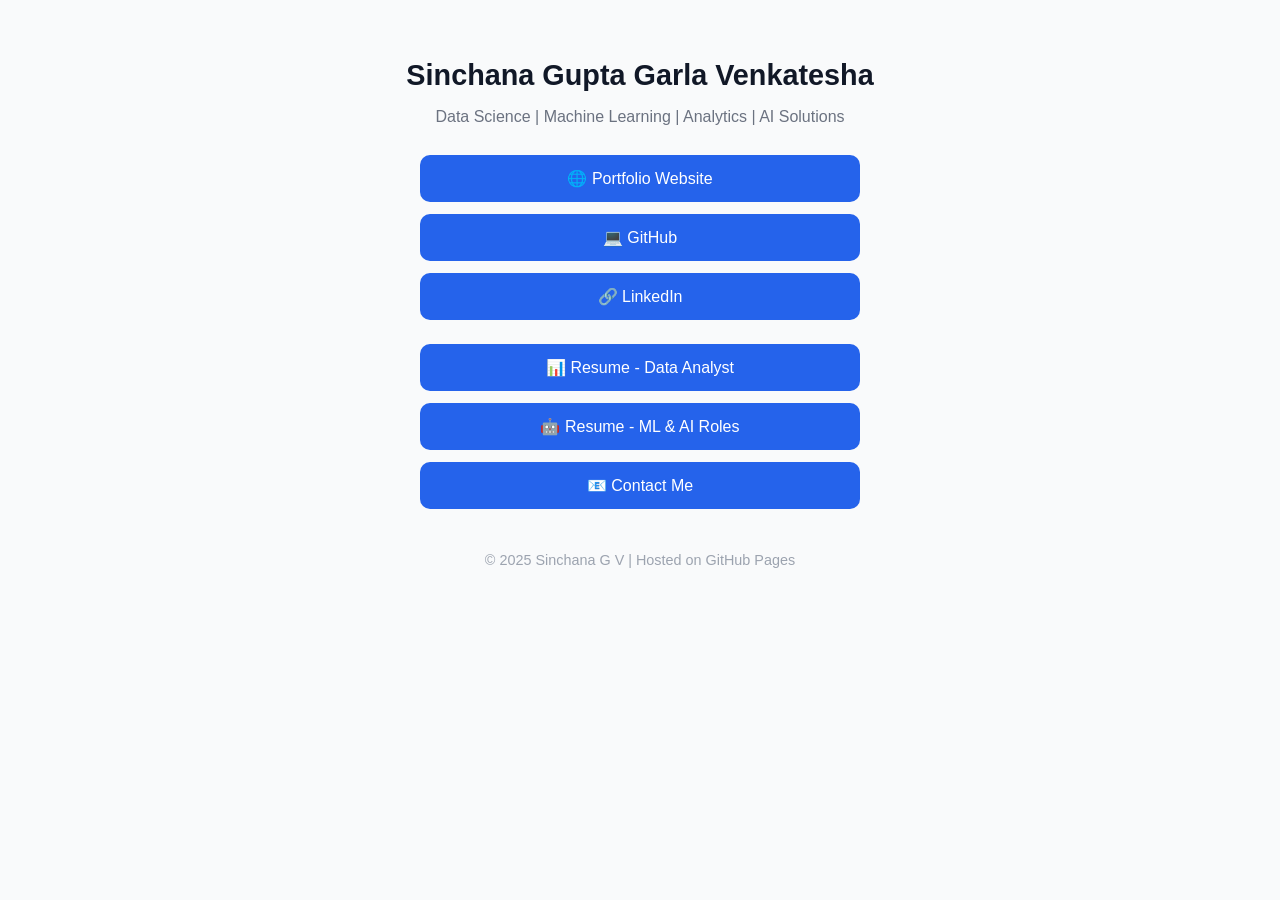
==== links.html @ aa03d9b5 "Create links.html" ====
<!DOCTYPE html>
<html lang="en">
<head>
  <meta charset="UTF-8">
  <meta name="viewport" content="width=device-width, initial-scale=1.0">
  <title>Sinchana G V | Links</title>
  <style>
    body {
      font-family: "Inter", Arial, sans-serif;
      background-color: #f9fafb;
      color: #111827;
      text-align: center;
      margin: 0;
      padding: 40px 20px;
    }
    h1 {
      font-size: 1.8em;
      margin-bottom: 0.3em;
    }
    p {
      color: #6b7280;
      font-size: 1em;
      margin-bottom: 1.8em;
    }
    .link-btn {
      display: block;
      background-color: #2563eb;
      color: white;
      text-decoration: none;
      padding: 14px 20px;
      border-radius: 10px;
      margin: 12px auto;
      width: 90%;
      max-width: 400px;
      font-weight: 500;
      transition: background-color 0.3s ease;
    }
    .link-btn:hover {
      background-color: #1d4ed8;
    }
    .resume-group {
      margin-top: 1.5em;
    }
    .footer {
      margin-top: 3em;
      font-size: 0.9em;
      color: #9ca3af;
    }
  </style>
</head>
<body>
  <h1>Sinchana Gupta Garla Venkatesha</h1>
  <p>Data Science | Machine Learning | Analytics | AI Solutions</p>

  <a href="https://sinchanagv24.github.io" class="link-btn">🌐 Portfolio Website</a>
  <a href="https://github.com/sinchanagv24" class="link-btn">💻 GitHub</a>
  <a href="https://www.linkedin.com/in/sinchanagv" class="link-btn">🔗 LinkedIn</a>

  <div class="resume-group">
    <a href="https://drive.google.com/your-data-analyst-resume-link" class="link-btn">📊 Resume - Data Analyst</a>
    <a href="https://drive.google.com/your-ml-ai-resume-link" class="link-btn">🤖 Resume - ML & AI Roles</a>
  </div>

  <a href="mailto:sinchanagv24@gmail.com" class="link-btn">📧 Contact Me</a>

  <div class="footer">
    © 2025 Sinchana G V | Hosted on GitHub Pages
  </div>
</body>
</html>
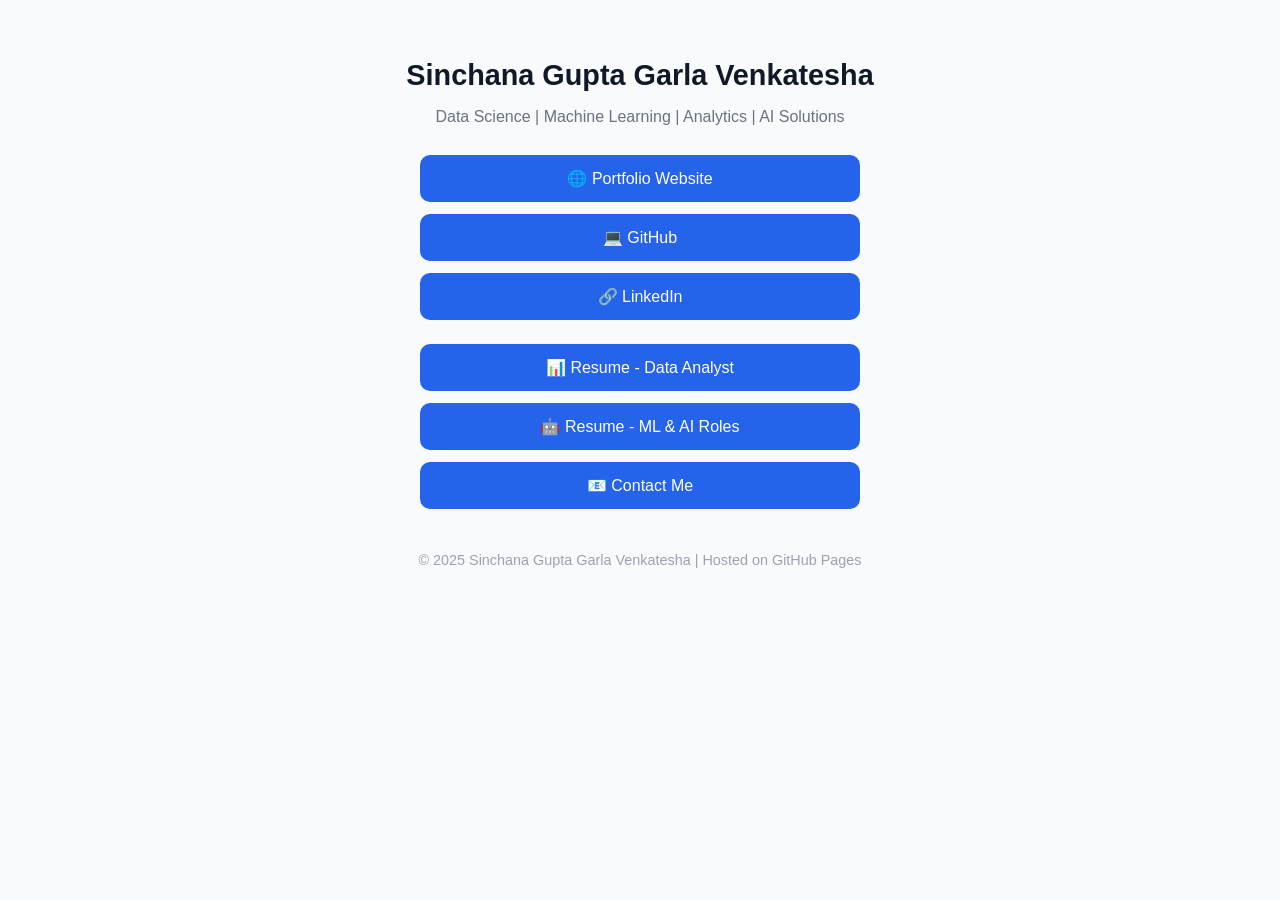
==== commit 7415bbd2: "Update links.html" ====
--- a/links.html
+++ b/links.html
@@ -3,7 +3,7 @@
 <head>
   <meta charset="UTF-8">
   <meta name="viewport" content="width=device-width, initial-scale=1.0">
-  <title>Sinchana G V | Links</title>
+  <title>Sinchana Gupta Garla Venkatesha | Links</title>
   <style>
     body {
       font-family: "Inter", Arial, sans-serif;
@@ -64,7 +64,7 @@
   <a href="mailto:sinchanagv24@gmail.com" class="link-btn">📧 Contact Me</a>
 
   <div class="footer">
-    © 2025 Sinchana G V | Hosted on GitHub Pages
+    © 2025 Sinchana Gupta Garla Venkatesha | Hosted on GitHub Pages
   </div>
 </body>
 </html>
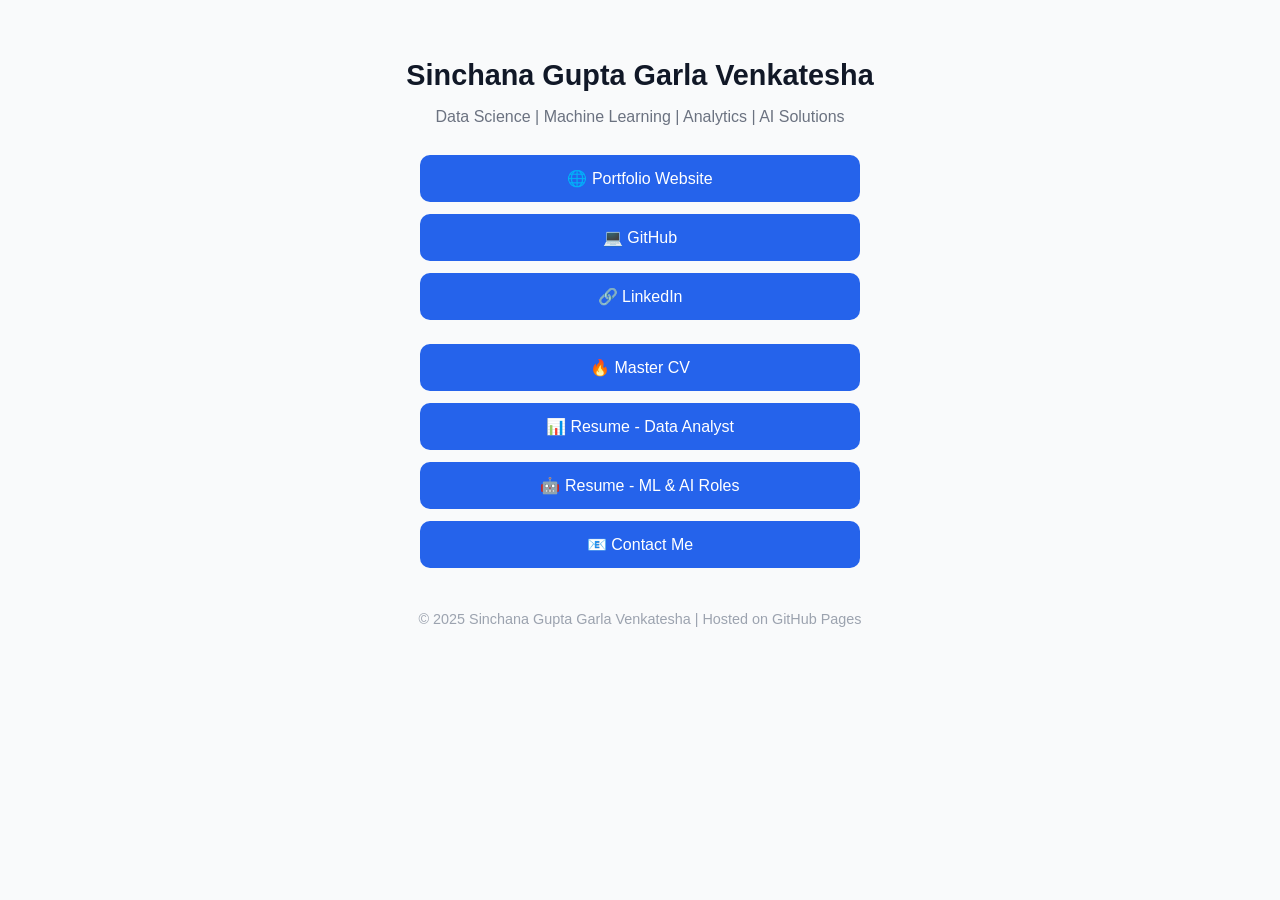
==== commit 2f070c7a: "Update links.html" ====
--- a/links.html
+++ b/links.html
@@ -57,8 +57,10 @@
   <a href="https://www.linkedin.com/in/sinchanagv" class="link-btn">🔗 LinkedIn</a>
 
   <div class="resume-group">
-    <a href="https://drive.google.com/your-data-analyst-resume-link" class="link-btn">📊 Resume - Data Analyst</a>
-    <a href="https://drive.google.com/your-ml-ai-resume-link" class="link-btn">🤖 Resume - ML & AI Roles</a>
+    
+    <a href="https://drive.google.com/file/d/10UskaZcPYVKGHwvCNQ_ndmOAbxJNDAQP/view?usp=drive_link" class="link-btn">🔥 Master CV</a>
+    <a href="https://drive.google.com/file/d/1W0I8xhKqS9yBCbYuOHPynl81aXnf35k-/view?usp=share_link" class="link-btn">📊 Resume - Data Analyst</a>
+    <a href="https://drive.google.com/file/d/1KYTUI9DYXl5CZD31mtk1OSKxAk4JerSU/view?usp=share_link" class="link-btn">🤖 Resume - ML & AI Roles</a>
   </div>
 
   <a href="mailto:sinchanagv24@gmail.com" class="link-btn">📧 Contact Me</a>
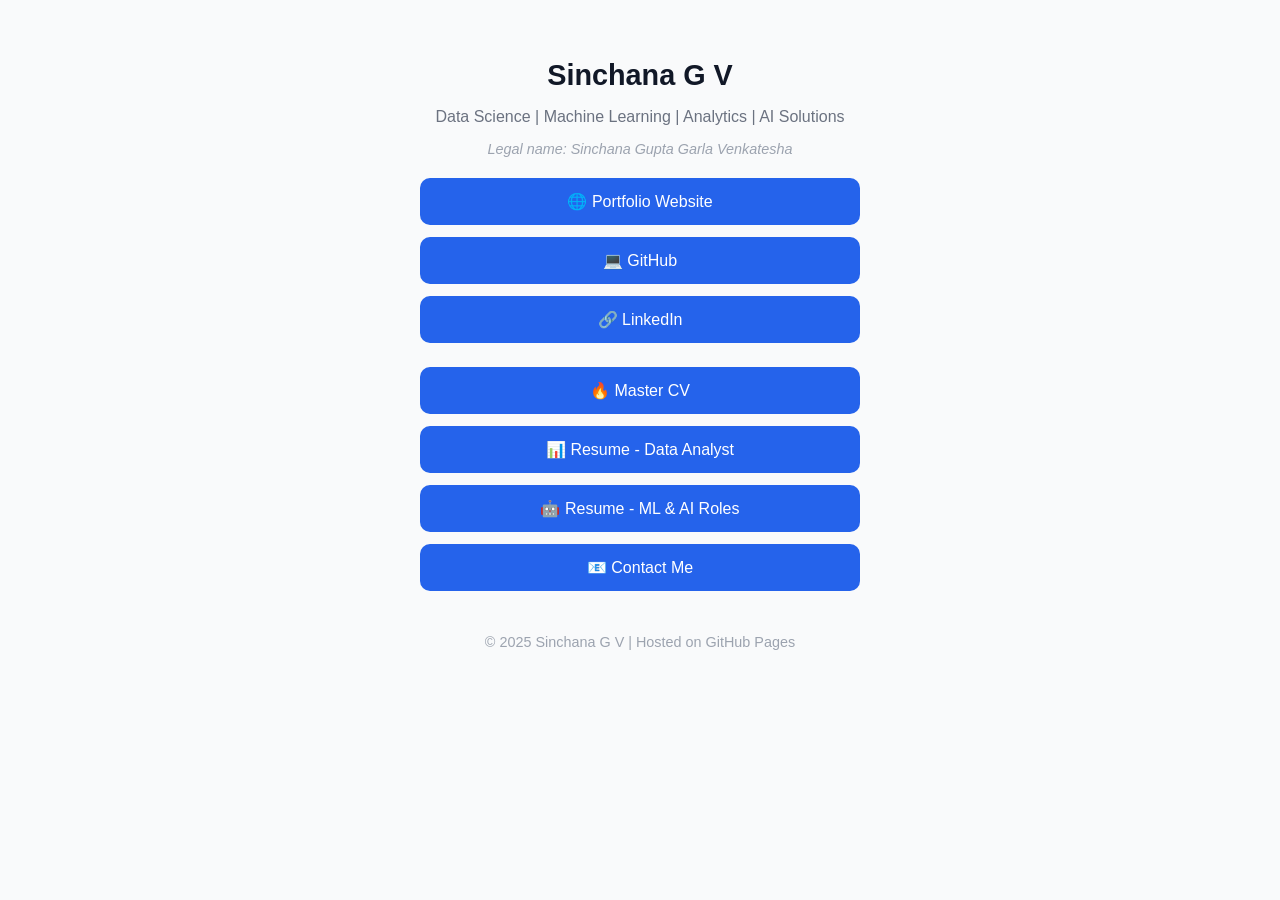
==== commit 872745b1: "Update personal information and links in index.html and links.html" ====
--- a/links.html
+++ b/links.html
@@ -3,7 +3,7 @@
 <head>
   <meta charset="UTF-8">
   <meta name="viewport" content="width=device-width, initial-scale=1.0">
-  <title>Sinchana Gupta Garla Venkatesha | Links</title>
+  <title>Sinchana G V | Links</title>
   <style>
     body {
       font-family: "Inter", Arial, sans-serif;
@@ -49,12 +49,13 @@
   </style>
 </head>
 <body>
-  <h1>Sinchana Gupta Garla Venkatesha</h1>
+  <h1>Sinchana G V</h1>
   <p>Data Science | Machine Learning | Analytics | AI Solutions</p>
+  <p style="font-size: 0.9em; color: #9ca3af; margin-top: -1em; margin-bottom: 1.5em;"><em>Legal name: Sinchana Gupta Garla Venkatesha</em></p>
 
   <a href="https://sinchanagv24.github.io" class="link-btn">🌐 Portfolio Website</a>
   <a href="https://github.com/sinchanagv24" class="link-btn">💻 GitHub</a>
-  <a href="https://www.linkedin.com/in/sinchanagv" class="link-btn">🔗 LinkedIn</a>
+  <a href="https://www.linkedin.com/in/sinchana-gupta/" class="link-btn">🔗 LinkedIn</a>
 
   <div class="resume-group">
     
@@ -66,7 +67,7 @@
   <a href="mailto:sinchanagv24@gmail.com" class="link-btn">📧 Contact Me</a>
 
   <div class="footer">
-    © 2025 Sinchana Gupta Garla Venkatesha | Hosted on GitHub Pages
+    © 2025 Sinchana G V | Hosted on GitHub Pages
   </div>
 </body>
 </html>
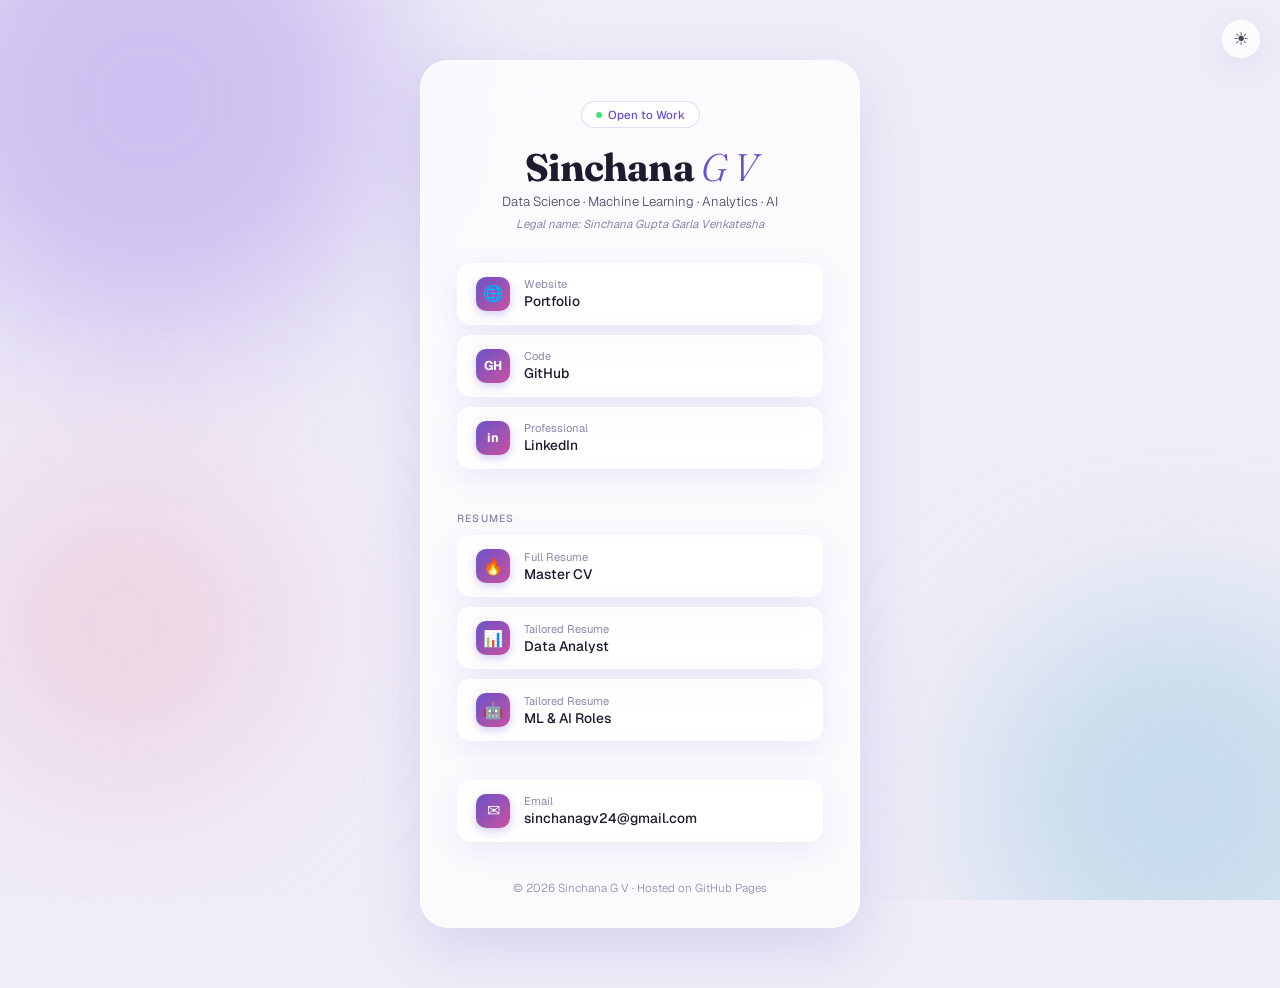
==== commit f51df174: "Update links.html" ====
--- a/links.html
+++ b/links.html
@@ -1,73 +1,229 @@
 <!DOCTYPE html>
-<html lang="en">
+<html lang="en" data-theme="light">
 <head>
   <meta charset="UTF-8">
   <meta name="viewport" content="width=device-width, initial-scale=1.0">
   <title>Sinchana G V | Links</title>
+  <link rel="preconnect" href="https://fonts.googleapis.com" />
+  <link rel="preconnect" href="https://fonts.gstatic.com" crossorigin />
+  <link href="https://fonts.googleapis.com/css2?family=Fraunces:ital,opsz,wght@0,9..144,300;0,9..144,500;0,9..144,700;1,9..144,300&family=Geist:wght@300;400;500&display=swap" rel="stylesheet" />
   <style>
+    :root {
+      --bg:        #F0EDF8;
+      --orb1:      rgba(178,157,235,0.55);
+      --orb2:      rgba(147,197,221,0.45);
+      --orb3:      rgba(235,179,200,0.4);
+      --glass:     rgba(255,255,255,0.55);
+      --glass-b:   rgba(255,255,255,0.75);
+      --glass-bdr: rgba(255,255,255,0.8);
+      --text:      #1E1B2E;
+      --text-2:    #4A4560;
+      --muted:     #8B87A8;
+      --accent:    #6B52C8;
+      --accent-2:  #C852A0;
+      --pill-bg:   rgba(255,255,255,0.6);
+      --pill-bdr:  rgba(107,82,200,0.2);
+      --shadow:    0 8px 32px rgba(107,82,200,0.12);
+      --shadow-lg: 0 20px 60px rgba(107,82,200,0.18);
+    }
+    [data-theme="dark"] {
+      --bg:        #0F0D1A;
+      --orb1:      rgba(100,70,180,0.4);
+      --orb2:      rgba(40,110,160,0.35);
+      --orb3:      rgba(160,50,120,0.3);
+      --glass:     rgba(255,255,255,0.05);
+      --glass-b:   rgba(255,255,255,0.08);
+      --glass-bdr: rgba(255,255,255,0.12);
+      --text:      #EDE9FF;
+      --text-2:    #B8B0D8;
+      --muted:     #6B6590;
+      --accent:    #9D82F0;
+      --accent-2:  #F07EC0;
+      --pill-bg:   rgba(255,255,255,0.06);
+      --pill-bdr:  rgba(157,130,240,0.25);
+      --shadow:    0 8px 32px rgba(0,0,0,0.4);
+      --shadow-lg: 0 20px 60px rgba(0,0,0,0.5);
+    }
+
+    *, *::before, *::after { box-sizing: border-box; margin: 0; padding: 0; }
     body {
-      font-family: "Inter", Arial, sans-serif;
-      background-color: #f9fafb;
-      color: #111827;
-      text-align: center;
-      margin: 0;
-      padding: 40px 20px;
-    }
+      font-family: 'Geist', sans-serif;
+      background: var(--bg);
+      color: var(--text);
+      min-height: 100vh;
+      display: flex; flex-direction: column;
+      align-items: center; justify-content: center;
+      padding: 60px 24px;
+      transition: background 0.4s, color 0.3s;
+      overflow-x: hidden;
+    }
+    a { text-decoration: none; color: inherit; }
+
+    /* ORBS */
+    .orbs { position: fixed; inset: 0; pointer-events: none; z-index: 0; overflow: hidden; }
+    .orb { position: absolute; border-radius: 50%; filter: blur(80px); animation: drift 18s ease-in-out infinite; }
+    .orb-1 { width: 500px; height: 500px; background: var(--orb1); top: -150px; left: -100px; animation-delay: 0s; }
+    .orb-2 { width: 400px; height: 400px; background: var(--orb2); bottom: -100px; right: -100px; animation-delay: -6s; }
+    .orb-3 { width: 350px; height: 350px; background: var(--orb3); top: 50%; left: -50px; animation-delay: -12s; }
+    @keyframes drift {
+      0%,100% { transform: translate(0,0) scale(1); }
+      33%      { transform: translate(30px,-40px) scale(1.05); }
+      66%      { transform: translate(-20px,25px) scale(0.97); }
+    }
+
+    /* THEME TOGGLE */
+    .theme-toggle {
+      position: fixed; top: 20px; right: 20px; z-index: 200;
+      width: 38px; height: 38px; border-radius: 50%;
+      background: var(--glass-b); border: 1px solid var(--glass-bdr);
+      backdrop-filter: blur(12px); -webkit-backdrop-filter: blur(12px);
+      cursor: pointer; display: flex; align-items: center; justify-content: center;
+      font-size: 1.1rem; color: var(--text-2);
+      transition: background 0.2s; box-shadow: var(--shadow);
+    }
+    .theme-toggle:hover { background: var(--glass); }
+
+    /* CARD */
+    .card {
+      position: relative; z-index: 1;
+      width: 100%; max-width: 440px;
+      background: var(--glass-b);
+      backdrop-filter: blur(24px); -webkit-backdrop-filter: blur(24px);
+      border: 1px solid var(--glass-bdr);
+      border-radius: 28px;
+      padding: 40px 36px 32px;
+      box-shadow: var(--shadow-lg);
+      display: flex; flex-direction: column; align-items: center;
+    }
+
+    /* STATUS PILL */
+    .status-pill {
+      display: inline-flex; align-items: center; gap: 6px;
+      font-size: 0.72rem; font-weight: 500; color: var(--accent);
+      background: var(--pill-bg); border: 1px solid var(--pill-bdr);
+      padding: 5px 14px; border-radius: 999px;
+      margin-bottom: 20px; backdrop-filter: blur(8px);
+    }
+    .pulse {
+      width: 6px; height: 6px; border-radius: 50%; background: #4ADE80;
+      animation: sonar 2s ease-out infinite;
+    }
+    @keyframes sonar {
+      0%  { box-shadow: 0 0 0 0 rgba(74,222,128,0.6); }
+      70% { box-shadow: 0 0 0 7px rgba(74,222,128,0); }
+      100%{ box-shadow: 0 0 0 0 rgba(74,222,128,0); }
+    }
+
+    /* HEADER */
     h1 {
-      font-size: 1.8em;
-      margin-bottom: 0.3em;
-    }
-    p {
-      color: #6b7280;
-      font-size: 1em;
-      margin-bottom: 1.8em;
-    }
+      font-family: 'Fraunces', serif;
+      font-size: 2.4rem; font-weight: 700;
+      line-height: 1; letter-spacing: -0.02em; margin-bottom: 6px;
+    }
+    h1 em { font-style: italic; font-weight: 300; color: var(--accent); }
+    .tagline { font-size: 0.82rem; font-weight: 300; color: var(--text-2); margin-bottom: 4px; text-align: center; line-height: 1.5; }
+    .legal { font-size: 0.72rem; color: var(--muted); margin-bottom: 32px; font-style: italic; }
+
+    /* DIVIDER */
+    .divider { width: 100%; height: 1px; background: var(--glass-bdr); margin: 8px 0 20px; }
+    .group-label {
+      font-size: 0.65rem; font-weight: 500; color: var(--muted);
+      text-transform: uppercase; letter-spacing: 0.12em;
+      align-self: flex-start; margin-bottom: 10px; margin-top: 4px;
+    }
+
+    /* LINK BUTTONS */
     .link-btn {
-      display: block;
-      background-color: #2563eb;
-      color: white;
-      text-decoration: none;
-      padding: 14px 20px;
-      border-radius: 10px;
-      margin: 12px auto;
-      width: 90%;
-      max-width: 400px;
-      font-weight: 500;
-      transition: background-color 0.3s ease;
-    }
-    .link-btn:hover {
-      background-color: #1d4ed8;
-    }
-    .resume-group {
-      margin-top: 1.5em;
-    }
-    .footer {
-      margin-top: 3em;
-      font-size: 0.9em;
-      color: #9ca3af;
-    }
+      display: flex; align-items: center; gap: 14px;
+      width: 100%; padding: 13px 18px; border-radius: 14px; margin-bottom: 10px;
+      background: var(--glass); border: 1px solid var(--glass-bdr);
+      backdrop-filter: blur(10px); -webkit-backdrop-filter: blur(10px);
+      font-size: 0.88rem; font-weight: 500; color: var(--text);
+      transition: transform 0.2s, box-shadow 0.2s, background 0.2s;
+      box-shadow: var(--shadow);
+    }
+    .link-btn:hover { transform: translateY(-2px); box-shadow: var(--shadow-lg); background: var(--glass-b); }
+    .btn-icon {
+      width: 34px; height: 34px; border-radius: 10px; flex-shrink: 0;
+      background: linear-gradient(135deg, var(--accent), var(--accent-2));
+      display: flex; align-items: center; justify-content: center;
+      font-size: 1rem; color: #fff;
+      box-shadow: 0 3px 10px rgba(107,82,200,0.3);
+    }
+    .btn-text { display: flex; flex-direction: column; gap: 1px; }
+    .btn-label { font-size: 0.7rem; color: var(--muted); font-weight: 400; }
+    .btn-title { font-size: 0.86rem; font-weight: 500; color: var(--text); }
+    .resume-group { width: 100%; }
+
+    /* FOOTER */
+    .footer { margin-top: 28px; font-size: 0.72rem; color: var(--muted); font-weight: 300; text-align: center; }
   </style>
 </head>
 <body>
-  <h1>Sinchana G V</h1>
-  <p>Data Science | Machine Learning | Analytics | AI Solutions</p>
-  <p style="font-size: 0.9em; color: #9ca3af; margin-top: -1em; margin-bottom: 1.5em;"><em>Legal name: Sinchana Gupta Garla Venkatesha</em></p>
-
-  <a href="https://sinchanagv24.github.io" class="link-btn">🌐 Portfolio Website</a>
-  <a href="https://github.com/sinchanagv24" class="link-btn">💻 GitHub</a>
-  <a href="https://www.linkedin.com/in/sinchana-gupta/" class="link-btn">🔗 LinkedIn</a>
+
+<div class="orbs">
+  <div class="orb orb-1"></div>
+  <div class="orb orb-2"></div>
+  <div class="orb orb-3"></div>
+</div>
+
+<button class="theme-toggle" onclick="toggleTheme()" id="themeBtn">☀</button>
+
+<div class="card">
+  <div class="status-pill"><span class="pulse"></span>Open to Work</div>
+
+  <h1>Sinchana <em>G V</em></h1>
+  <p class="tagline">Data Science · Machine Learning · Analytics · AI</p>
+  <p class="legal">Legal name: Sinchana Gupta Garla Venkatesha</p>
+
+  <a href="https://sinchanagv24.github.io" class="link-btn">
+    <div class="btn-icon">🌐</div>
+    <div class="btn-text"><span class="btn-label">Website</span><span class="btn-title">Portfolio</span></div>
+  </a>
+  <a href="https://github.com/sinchanagv24" target="_blank" class="link-btn">
+    <div class="btn-icon" style="font-size:0.8rem;font-weight:700;">GH</div>
+    <div class="btn-text"><span class="btn-label">Code</span><span class="btn-title">GitHub</span></div>
+  </a>
+  <a href="https://www.linkedin.com/in/sinchana-gupta/" target="_blank" class="link-btn">
+    <div class="btn-icon" style="font-size:0.78rem;font-weight:700;">in</div>
+    <div class="btn-text"><span class="btn-label">Professional</span><span class="btn-title">LinkedIn</span></div>
+  </a>
+
+  <div class="divider"></div>
+  <div class="group-label">Resumes</div>
 
   <div class="resume-group">
-    
-    <a href="https://drive.google.com/file/d/10UskaZcPYVKGHwvCNQ_ndmOAbxJNDAQP/view?usp=drive_link" class="link-btn">🔥 Master CV</a>
-    <a href="https://drive.google.com/file/d/1W0I8xhKqS9yBCbYuOHPynl81aXnf35k-/view?usp=share_link" class="link-btn">📊 Resume - Data Analyst</a>
-    <a href="https://drive.google.com/file/d/1KYTUI9DYXl5CZD31mtk1OSKxAk4JerSU/view?usp=share_link" class="link-btn">🤖 Resume - ML & AI Roles</a>
+    <a href="https://drive.google.com/file/d/10UskaZcPYVKGHwvCNQ_ndmOAbxJNDAQP/view?usp=drive_link" target="_blank" class="link-btn">
+      <div class="btn-icon">🔥</div>
+      <div class="btn-text"><span class="btn-label">Full Resume</span><span class="btn-title">Master CV</span></div>
+    </a>
+    <a href="https://drive.google.com/file/d/1W0I8xhKqS9yBCbYuOHPynl81aXnf35k-/view?usp=share_link" target="_blank" class="link-btn">
+      <div class="btn-icon">📊</div>
+      <div class="btn-text"><span class="btn-label">Tailored Resume</span><span class="btn-title">Data Analyst</span></div>
+    </a>
+    <a href="https://drive.google.com/file/d/1KYTUI9DYXl5CZD31mtk1OSKxAk4JerSU/view?usp=share_link" target="_blank" class="link-btn">
+      <div class="btn-icon">🤖</div>
+      <div class="btn-text"><span class="btn-label">Tailored Resume</span><span class="btn-title">ML &amp; AI Roles</span></div>
+    </a>
   </div>
 
-  <a href="mailto:sinchanagv24@gmail.com" class="link-btn">📧 Contact Me</a>
-
-  <div class="footer">
-    © 2025 Sinchana G V | Hosted on GitHub Pages
-  </div>
+  <div class="divider"></div>
+
+  <a href="mailto:sinchanagv24@gmail.com" class="link-btn">
+    <div class="btn-icon">✉</div>
+    <div class="btn-text"><span class="btn-label">Email</span><span class="btn-title">sinchanagv24@gmail.com</span></div>
+  </a>
+
+  <p class="footer">© 2026 Sinchana G V · Hosted on GitHub Pages</p>
+</div>
+
+<script>
+  const btn = document.getElementById('themeBtn');
+  function toggleTheme() {
+    const dark = document.documentElement.getAttribute('data-theme') === 'dark';
+    document.documentElement.setAttribute('data-theme', dark ? 'light' : 'dark');
+    btn.textContent = dark ? '☀' : '☾';
+  }
+</script>
 </body>
 </html>
